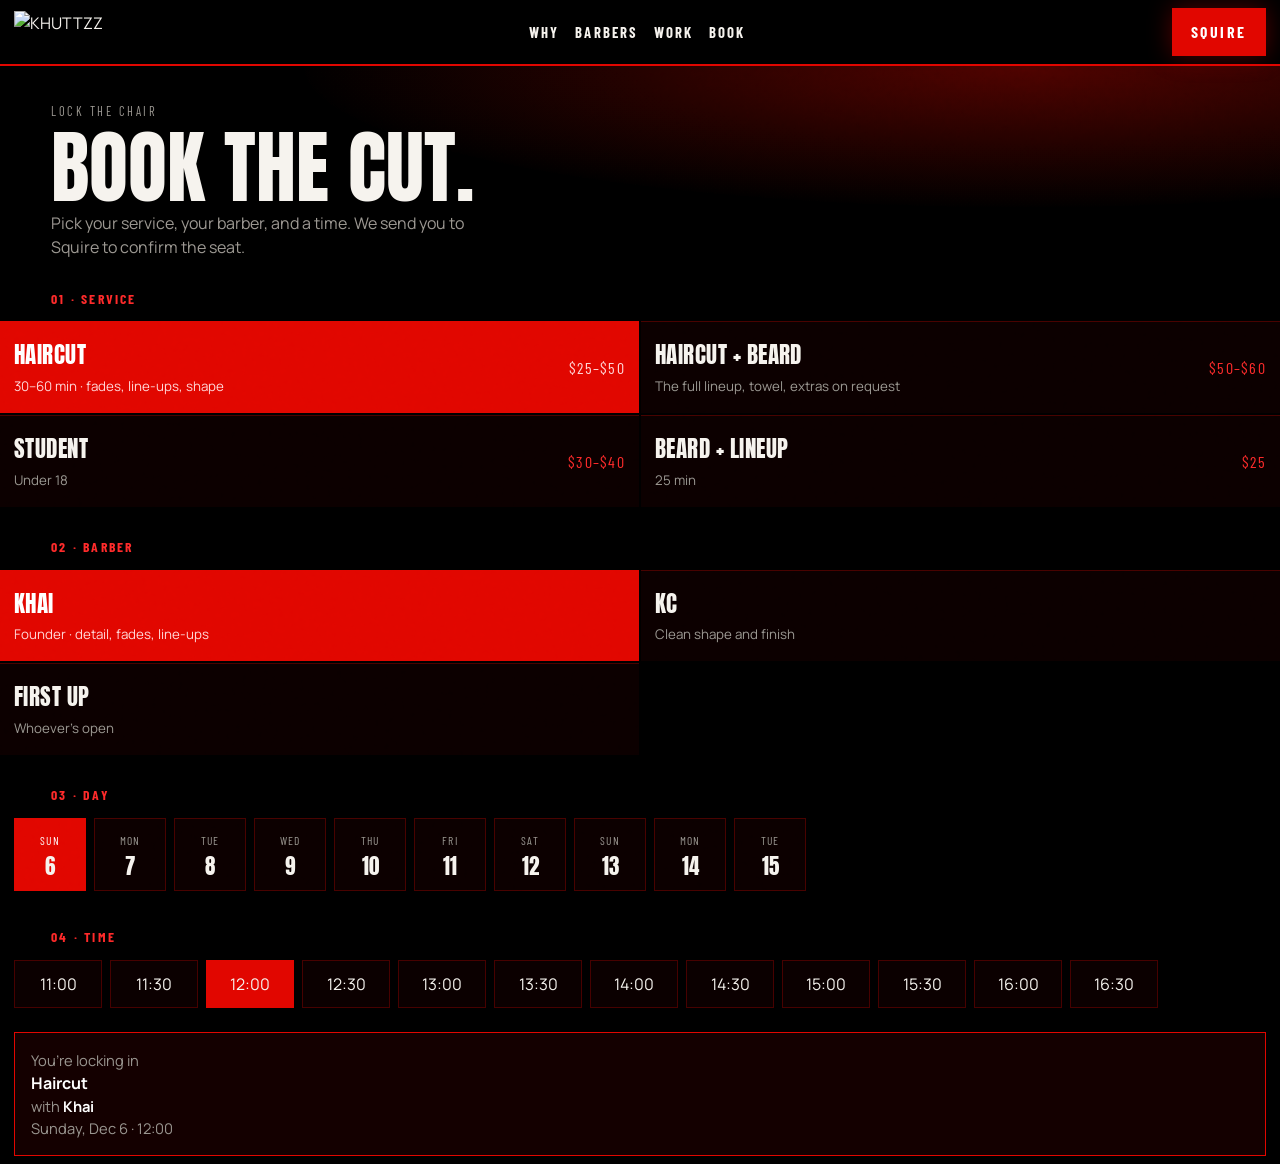
==== book.html @ 85fd27f4 "Add booking page, more red, and edge-to-edge mobile layout New book.html flow for service, barber, d" ====
<!DOCTYPE html>
<html lang="en">
  <head>
    <meta charset="utf-8" />
    <meta name="viewport" content="width=device-width, initial-scale=1, viewport-fit=cover" />
    <title>Book KHUTTZZ | Thornhill</title>
    <meta name="theme-color" content="#000000" />
    <meta name="apple-mobile-web-app-capable" content="yes" />
    <link rel="icon" href="https://assets.cdn.filesafe.space/0H5B1ELDDHfaywbaci4Z/media/69fc9ca5accdf4f354a7261b.png" />
    <link rel="preconnect" href="https://fonts.googleapis.com" />
    <link rel="preconnect" href="https://fonts.gstatic.com" crossorigin />
    <link href="https://fonts.googleapis.com/css2?family=Anton&family=Barlow+Condensed:wght@600;700&family=Manrope:wght@400;600;700&display=swap" rel="stylesheet" />
    <link rel="stylesheet" href="styles.css" />
  </head>
  <body>
    <div class="noise" aria-hidden="true"></div>
    <header class="nav">
      <a class="nav-brand" href="index.html" aria-label="KHUTTZZ home">
        <img src="https://assets.cdn.filesafe.space/0H5B1ELDDHfaywbaci4Z/media/69fc9ca5accdf4f354a7261b.png" alt="KHUTTZZ" />
      </a>
      <nav class="nav-links">
        <a href="index.html#why">Why</a>
        <a href="index.html#barbers">Barbers</a>
        <a href="index.html#work">Work</a>
        <a href="book.html">Book</a>
      </nav>
      <a class="btn btn-book nav-book" href="https://getsquire.com/booking/book/khuttzz-x-outkasts-barbershop-thronhill">Squire</a>
      <button class="nav-toggle" type="button" aria-label="Open menu" aria-expanded="false"><span></span><span></span></button>
    </header>
    <div class="mobile-menu" hidden>
      <a href="index.html">Home</a>
      <a href="index.html#barbers">Barbers</a>
      <a href="index.html#work">Work</a>
      <a href="book.html">Book</a>
    </div>

    <main data-book>
      <section class="book-hero">
        <p class="eyebrow">Lock the chair</p>
        <h1>Book the cut.</h1>
        <p>Pick your service, your barber, and a time. We send you to Squire to confirm the seat.</p>
      </section>

      <section class="book-step">
        <h2>01 · Service</h2>
        <div class="choice-list">
          <button class="choice is-on" type="button" data-group="service" data-value="Haircut">
            <span><strong>Haircut</strong><small>30–60 min · fades, line-ups, shape</small></span>
            <em>$25–$50</em>
          </button>
          <button class="choice" type="button" data-group="service" data-value="Haircut + Beard">
            <span><strong>Haircut + Beard</strong><small>The full lineup, towel, extras on request</small></span>
            <em>$50–$60</em>
          </button>
          <button class="choice" type="button" data-group="service" data-value="Student cut">
            <span><strong>Student</strong><small>Under 18</small></span>
            <em>$30–$40</em>
          </button>
          <button class="choice" type="button" data-group="service" data-value="Beard trim + lineup">
            <span><strong>Beard + Lineup</strong><small>25 min</small></span>
            <em>$25</em>
          </button>
        </div>
      </section>

      <section class="book-step">
        <h2>02 · Barber</h2>
        <div class="choice-list">
          <button class="choice is-on" type="button" data-group="barber" data-value="Khai">
            <span><strong>Khai</strong><small>Founder · detail, fades, line-ups</small></span>
          </button>
          <button class="choice" type="button" data-group="barber" data-value="KC">
            <span><strong>KC</strong><small>Clean shape and finish</small></span>
          </button>
          <button class="choice" type="button" data-group="barber" data-value="First available">
            <span><strong>First up</strong><small>Whoever’s open</small></span>
          </button>
        </div>
      </section>

      <section class="book-step">
        <h2>03 · Day</h2>
        <div class="days" data-days></div>
      </section>

      <section class="book-step">
        <h2>04 · Time</h2>
        <div class="times" data-times></div>
        <div class="summary" data-summary></div>
      </section>
    </main>

    <div class="dock">
      <a class="btn btn-ghost" href="index.html">Back</a>
      <a class="btn btn-red" data-go href="https://getsquire.com/booking/book/khuttzz-x-outkasts-barbershop-thronhill">Confirm on Squire</a>
    </div>

    <script src="script.js"></script>
  </body>
</html>
---- styles.css ----
:root {
  --bg: #000;
  --ink: #f6f3ee;
  --muted: #9a9690;
  --red: #e10600;
  --red-2: #ff2a2a;
  --red-d: #7a0b0b;
  --line: rgba(225, 6, 0, 0.28);
  --safe-x: max(14px, env(safe-area-inset-left), env(safe-area-inset-right));
}

* { box-sizing: border-box; margin: 0; padding: 0; }
html { scroll-behavior: smooth; }
html, body { width: 100%; overflow-x: hidden; }
body {
  background: var(--bg);
  color: var(--ink);
  font-family: Manrope, system-ui, sans-serif;
  line-height: 1.5;
  padding-bottom: calc(76px + env(safe-area-inset-bottom));
}
img, video { display: block; max-width: 100%; }
a { color: inherit; text-decoration: none; }
button { font: inherit; color: inherit; }

.noise {
  pointer-events: none;
  position: fixed;
  inset: 0;
  z-index: 40;
  opacity: 0.08;
  mix-blend-mode: overlay;
  background-image: url("data:image/svg+xml,%3Csvg viewBox='0 0 200 200' xmlns='http://www.w3.org/2000/svg'%3E%3Cfilter id='n'%3E%3CfeTurbulence type='fractalNoise' baseFrequency='.85' numOctaves='4' stitchTiles='stitch'/%3E%3C/filter%3E%3Crect width='100%25' height='100%25' filter='url(%23n)'/%3E%3C/svg%3E");
}

.nav {
  position: sticky;
  top: 0;
  z-index: 50;
  display: flex;
  align-items: center;
  gap: 12px;
  width: 100%;
  padding: calc(8px + env(safe-area-inset-top)) var(--safe-x) 8px;
  background: rgba(0, 0, 0, 0.92);
  border-bottom: 2px solid var(--red);
  backdrop-filter: blur(16px);
}
.nav-brand img { height: 42px; width: auto; }
.nav-links {
  display: none;
  gap: 16px;
  margin-left: auto;
  font-family: "Barlow Condensed", sans-serif;
  font-weight: 700;
  letter-spacing: 0.14em;
  text-transform: uppercase;
  font-size: 0.92rem;
}
.nav-links a:hover { color: var(--red-2); }
.nav-book {
  margin-left: auto;
  display: none;
}
.nav-toggle {
  margin-left: auto;
  width: 44px;
  height: 44px;
  border: 1px solid var(--red);
  background: #120000;
}
.nav-toggle span {
  display: block;
  height: 2px;
  margin: 7px 10px;
  background: var(--red-2);
}

.mobile-menu {
  position: sticky;
  top: 58px;
  z-index: 45;
  display: flex;
  flex-direction: column;
  gap: 4px;
  width: 100%;
  padding: 10px var(--safe-x) 16px;
  background: #0a0000;
  border-bottom: 1px solid var(--red);
  font-family: "Barlow Condensed", sans-serif;
  letter-spacing: 0.16em;
  text-transform: uppercase;
}
.mobile-menu[hidden] { display: none; }
.mobile-menu a { padding: 12px 0; border-bottom: 1px solid rgba(255,255,255,0.06); }

.btn {
  display: inline-flex;
  align-items: center;
  justify-content: center;
  min-height: 48px;
  padding: 0 18px;
  font-family: "Barlow Condensed", sans-serif;
  font-weight: 700;
  letter-spacing: 0.16em;
  text-transform: uppercase;
  border: 1px solid var(--red);
}
.btn-book, .btn-red {
  background: var(--red);
  color: #fff;
  box-shadow: 0 0 24px rgba(225, 6, 0, 0.35);
}
.btn-book:hover, .btn-red:hover { background: var(--red-2); }
.btn-ghost { background: transparent; color: #fff; }
.btn-ghost:hover { background: var(--red); }

.hero {
  position: relative;
  min-height: 100svh;
  width: 100%;
  display: grid;
  place-items: end start;
  overflow: hidden;
}
.hero-video {
  position: absolute;
  inset: 0;
  width: 100%;
  height: 100%;
  object-fit: cover;
  filter: grayscale(0.2) contrast(1.15) brightness(0.5);
}
.hero-shade {
  position: absolute;
  inset: 0;
  background:
    linear-gradient(180deg, rgba(80,0,0,0.25), rgba(0,0,0,0.55) 40%, #000 100%),
    radial-gradient(ellipse at 10% 90%, rgba(225,6,0,0.45), transparent 50%);
}
.hero-inner {
  position: relative;
  z-index: 1;
  width: 100%;
  padding: 0 var(--safe-x) 36px;
}
.eyebrow {
  font-family: "Barlow Condensed", sans-serif;
  letter-spacing: 0.2em;
  text-transform: uppercase;
  color: var(--red-2);
  font-size: 0.78rem;
  margin-bottom: 10px;
}
.hero h1 {
  font-family: Anton, Impact, sans-serif;
  font-size: clamp(2.8rem, 14vw, 7.2rem);
  line-height: 0.86;
  text-transform: uppercase;
  font-weight: 400;
}
.hero h1 span {
  color: transparent;
  -webkit-text-stroke: 2px var(--red);
}
.hero-copy { margin: 12px 0 14px; color: #d8d2c8; }
.hero-words {
  display: flex;
  flex-wrap: wrap;
  gap: 8px 14px;
  margin-bottom: 18px;
  font-family: "Barlow Condensed", sans-serif;
  letter-spacing: 0.18em;
  text-transform: uppercase;
  color: var(--red-2);
}
.hero-cta { display: flex; flex-wrap: wrap; gap: 8px; }
.hero-cta .btn { flex: 1 1 140px; }

.marquee {
  overflow: hidden;
  width: 100%;
  padding: 12px 0;
  background: var(--red);
  color: #fff;
}
.marquee-track {
  display: flex;
  width: max-content;
  gap: 22px;
  animation: slide 26s linear infinite;
  font-family: Anton, sans-serif;
  letter-spacing: 0.08em;
  text-transform: uppercase;
}
@keyframes slide { to { transform: translateX(-50%); } }

.section { width: 100%; padding: 56px 0; }
.section-head { padding: 0 var(--safe-x); margin-bottom: 18px; }
.section-head h2, .hours h2, .contact h2, .book-hero h1 {
  font-family: Anton, sans-serif;
  font-size: clamp(2.4rem, 12vw, 5rem);
  line-height: 0.9;
  text-transform: uppercase;
  font-weight: 400;
}

.why-grid, .barber-grid, .contact-grid { display: grid; }
.why-grid { gap: 2px; }
.why-card {
  min-height: 180px;
  padding: 18px var(--safe-x);
  background: #0d0000;
  border-top: 1px solid var(--line);
  display: flex;
  flex-direction: column;
  justify-content: flex-end;
}
.why-index {
  font-family: "Barlow Condensed", sans-serif;
  color: var(--red);
  letter-spacing: 0.16em;
  margin-bottom: auto;
  font-size: 1.1rem;
}
.why-card h3 {
  font-family: Anton, sans-serif;
  font-size: 2rem;
  text-transform: uppercase;
  font-weight: 400;
}
.why-card p, .barber-meta p, .hours-note { color: var(--muted); }

.barber-grid { gap: 2px; }
.barber-photo { aspect-ratio: 4/5; overflow: hidden; }
.barber-photo img, .work-grid img {
  width: 100%;
  height: 100%;
  object-fit: cover;
  filter: contrast(1.08) saturate(1.05);
}
.barber-meta { padding: 14px var(--safe-x) 22px; border-top: 3px solid var(--red); background: #090000; }
.barber-meta h3 {
  font-family: Anton, sans-serif;
  font-size: 2.2rem;
  text-transform: uppercase;
  font-weight: 400;
}
.text-link {
  display: inline-block;
  margin-top: 10px;
  font-family: "Barlow Condensed", sans-serif;
  letter-spacing: 0.16em;
  text-transform: uppercase;
  color: var(--red-2);
  border-bottom: 1px solid var(--red);
}

.work-grid {
  display: grid;
  grid-template-columns: 1fr 1fr;
  gap: 2px;
}
.work-grid figure { overflow: hidden; min-height: 220px; }
.work-grid .wide { grid-column: span 2; min-height: 260px; }

.hours {
  background: linear-gradient(180deg, #140000, #000);
  border-top: 2px solid var(--red);
  border-bottom: 2px solid var(--red);
}
.hours-wrap { padding: 56px var(--safe-x); }
.hours-note { margin: 10px 0 16px; }
.hours-list { list-style: none; }
.hours-list li {
  display: flex;
  justify-content: space-between;
  gap: 10px;
  padding: 14px 0;
  border-bottom: 1px solid var(--line);
  font-family: "Barlow Condensed", sans-serif;
  letter-spacing: 0.08em;
  text-transform: uppercase;
}

.contact-grid { gap: 2px; }
.contact-card {
  padding: 18px var(--safe-x);
  min-height: 120px;
  background: #0c0000;
  border-top: 1px solid var(--line);
  display: flex;
  flex-direction: column;
  justify-content: space-between;
}
.contact-card span {
  font-family: "Barlow Condensed", sans-serif;
  letter-spacing: 0.16em;
  text-transform: uppercase;
  color: var(--red-2);
  font-size: 0.78rem;
}
.map-wrap {
  width: 100%;
  height: 280px;
  filter: grayscale(1) contrast(1.2) invert(0.92) hue-rotate(320deg);
}
.map-wrap iframe { width: 100%; height: 100%; border: 0; }

.footer {
  padding: 28px var(--safe-x) 20px;
  text-align: center;
  color: var(--muted);
  border-top: 1px solid var(--line);
}
.footer-logo { height: 64px; width: auto; margin: 0 auto 10px; }

.dock {
  position: fixed;
  left: 0;
  right: 0;
  bottom: 0;
  z-index: 60;
  display: flex;
  gap: 8px;
  padding: 10px var(--safe-x) calc(10px + env(safe-area-inset-bottom));
  background: #000;
  border-top: 2px solid var(--red);
}
.dock .btn { flex: 1; }

.book-hero {
  width: 100%;
  padding: 28px var(--safe-x) 8px;
  background:
    radial-gradient(ellipse at 80% 0%, rgba(225,6,0,0.35), transparent 50%),
    #000;
}
.book-hero p { color: var(--muted); margin-top: 8px; max-width: 28rem; }

.book-step {
  width: 100%;
  padding: 22px 0 8px;
}
.book-step h2 {
  padding: 0 var(--safe-x);
  margin-bottom: 12px;
  font-family: "Barlow Condensed", sans-serif;
  letter-spacing: 0.16em;
  text-transform: uppercase;
  font-size: 0.86rem;
  color: var(--red-2);
}
.choice-list { display: grid; gap: 2px; }
.choice {
  width: 100%;
  text-align: left;
  padding: 16px var(--safe-x);
  background: #0b0000;
  border: 0;
  border-top: 1px solid var(--line);
  display: flex;
  justify-content: space-between;
  align-items: center;
  gap: 12px;
  min-height: 64px;
}
.choice strong {
  display: block;
  font-family: Anton, sans-serif;
  font-size: 1.45rem;
  letter-spacing: 0.02em;
  text-transform: uppercase;
  font-weight: 400;
}
.choice small { color: var(--muted); }
.choice em {
  font-style: normal;
  color: var(--red-2);
  font-family: "Barlow Condensed", sans-serif;
  letter-spacing: 0.08em;
}
.choice.is-on {
  background: var(--red);
  color: #fff;
  border-top-color: var(--red);
}
.choice.is-on small, .choice.is-on em { color: #ffd6d6; }

.days, .times {
  display: flex;
  gap: 8px;
  overflow-x: auto;
  padding: 0 var(--safe-x) 6px;
  scrollbar-width: none;
}
.days::-webkit-scrollbar, .times::-webkit-scrollbar { display: none; }
.chip {
  flex: 0 0 auto;
  min-width: 72px;
  min-height: 64px;
  padding: 8px 12px;
  border: 1px solid var(--line);
  background: #0b0000;
  text-align: center;
}
.chip b { display: block; font-family: Anton, sans-serif; font-size: 1.3rem; font-weight: 400; }
.chip span {
  font-family: "Barlow Condensed", sans-serif;
  letter-spacing: 0.1em;
  text-transform: uppercase;
  font-size: 0.72rem;
  color: var(--muted);
}
.chip.is-on { background: var(--red); border-color: var(--red); }
.chip.is-on span { color: #fff; }

.times .chip { min-width: 88px; min-height: 48px; display: grid; place-items: center; }

.summary {
  margin: 18px var(--safe-x) 0;
  padding: 16px;
  background: #140000;
  border: 1px solid var(--red);
}
.summary p { color: var(--muted); font-size: 0.92rem; }
.summary strong { color: #fff; }

@media (min-width: 860px) {
  body { padding-bottom: 0; }
  .nav-links, .nav-book { display: flex; }
  .nav-toggle, .dock, .mobile-menu { display: none !important; }
  .why-grid { grid-template-columns: repeat(3, 1fr); gap: 0; }
  .why-card { min-height: 240px; padding: 24px; border-right: 1px solid var(--line); }
  .barber-grid { grid-template-columns: 1fr 1fr; }
  .barber-meta, .contact-card, .section-head, .hours-wrap, .hero-inner, .book-hero, .book-step h2 { padding-left: 4vw; padding-right: 4vw; }
  .contact-grid { grid-template-columns: repeat(3, 1fr); }
  .work-grid { grid-template-columns: repeat(6, 1fr); }
  .work-grid figure { grid-column: span 2; min-height: 280px; }
  .work-grid .tall { grid-row: span 2; }
  .work-grid .wide { grid-column: span 4; }
  .hours-wrap { display: grid; grid-template-columns: 1fr 1fr; gap: 40px; align-items: center; }
  .choice-list { grid-template-columns: 1fr 1fr; }
}
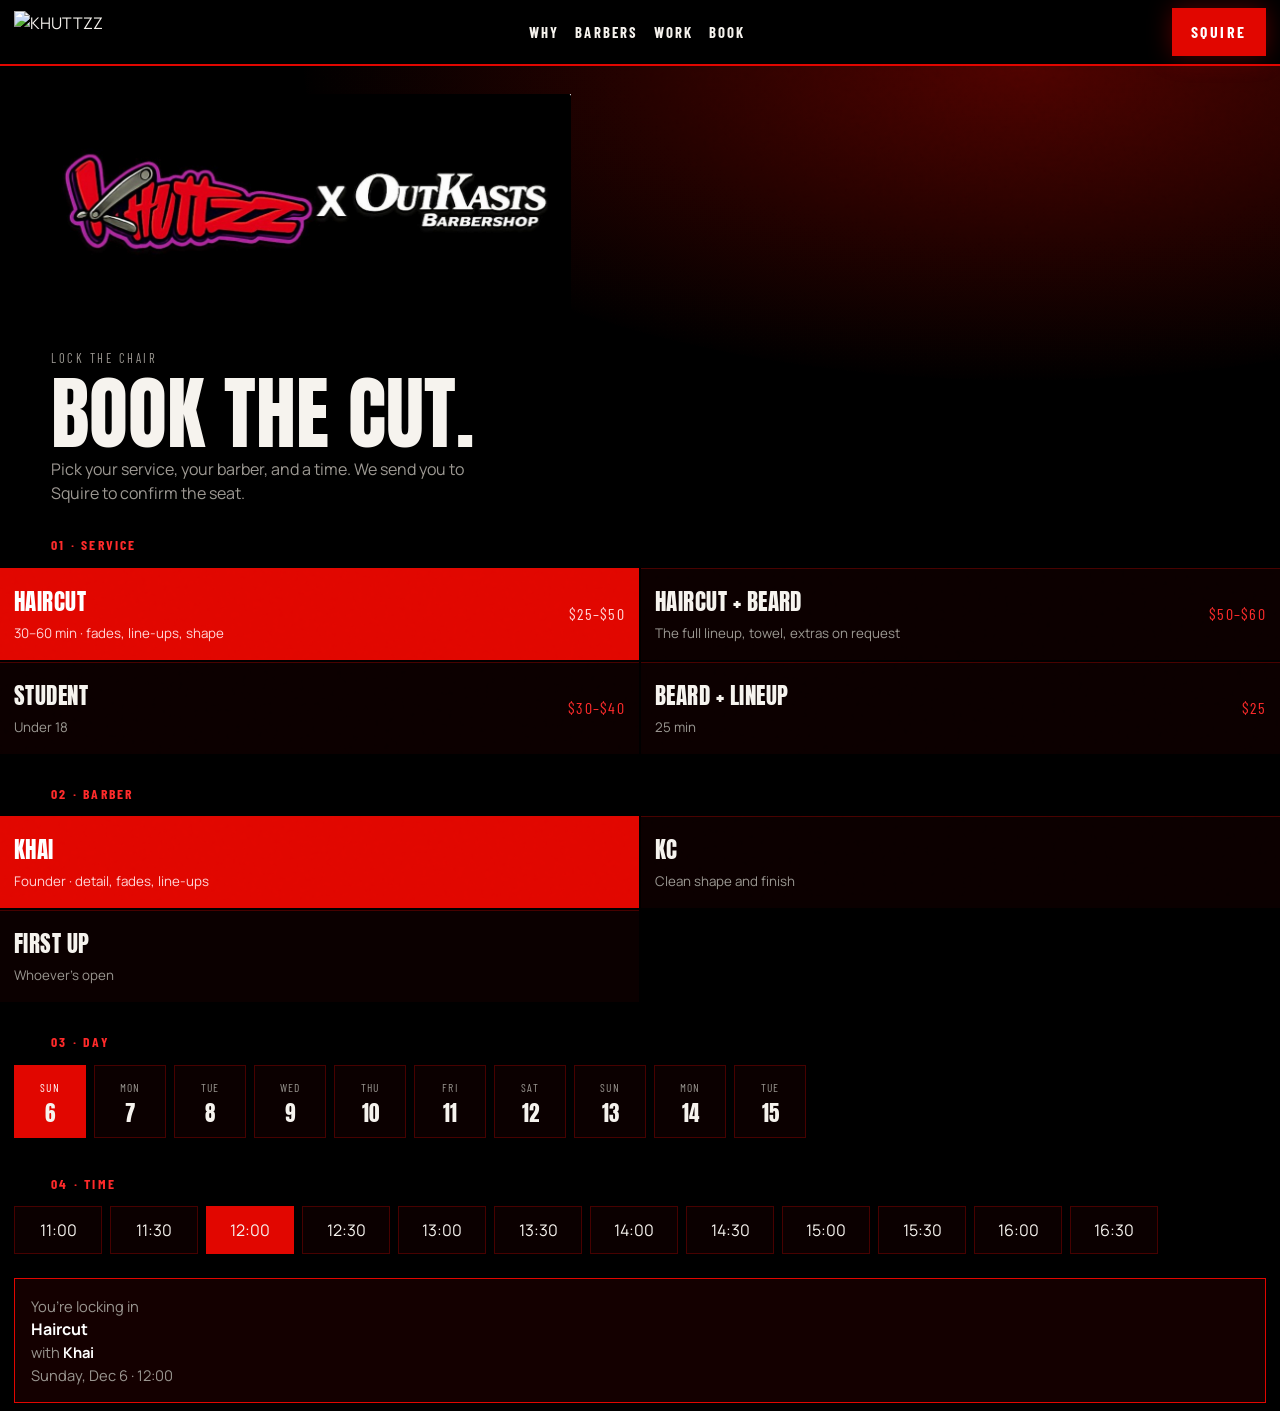
==== commit b482ad0d: "Add KHUTTZZ x OutKasts collab logo Show the partnership lockup on the home strip, booking page, and " ====
--- a/book.html
+++ b/book.html
@@ -36,6 +36,7 @@
 
     <main data-book>
       <section class="book-hero">
+        <img class="collab-mark" src="assets/collab.jpg" alt="KHUTTZZ x OutKasts Barbershop" />
         <p class="eyebrow">Lock the chair</p>
         <h1>Book the cut.</h1>
         <p>Pick your service, your barber, and a time. We send you to Squire to confirm the seat.</p>
--- a/styles.css
+++ b/styles.css
@@ -307,6 +307,24 @@
 }
 .map-wrap iframe { width: 100%; height: 100%; border: 0; }
 
+.collab-band {
+  width: 100%;
+  padding: 28px var(--safe-x);
+  background: #000;
+  border-bottom: 2px solid var(--red);
+  display: grid;
+  place-items: center;
+}
+.collab-band img,
+.collab-mark,
+.footer-logo.collab {
+  width: min(920px, 100%);
+  height: auto;
+}
+.collab-mark {
+  width: min(520px, 100%);
+  margin-bottom: 16px;
+}
 .footer {
   padding: 28px var(--safe-x) 20px;
   text-align: center;
@@ -314,6 +332,8 @@
   border-top: 1px solid var(--line);
 }
 .footer-logo { height: 64px; width: auto; margin: 0 auto 10px; }
+.footer-logo.collab { height: auto; width: min(420px, 100%); }
+.fine { margin-top: 6px; font-size: 0.82rem; }
 
 .dock {
   position: fixed;
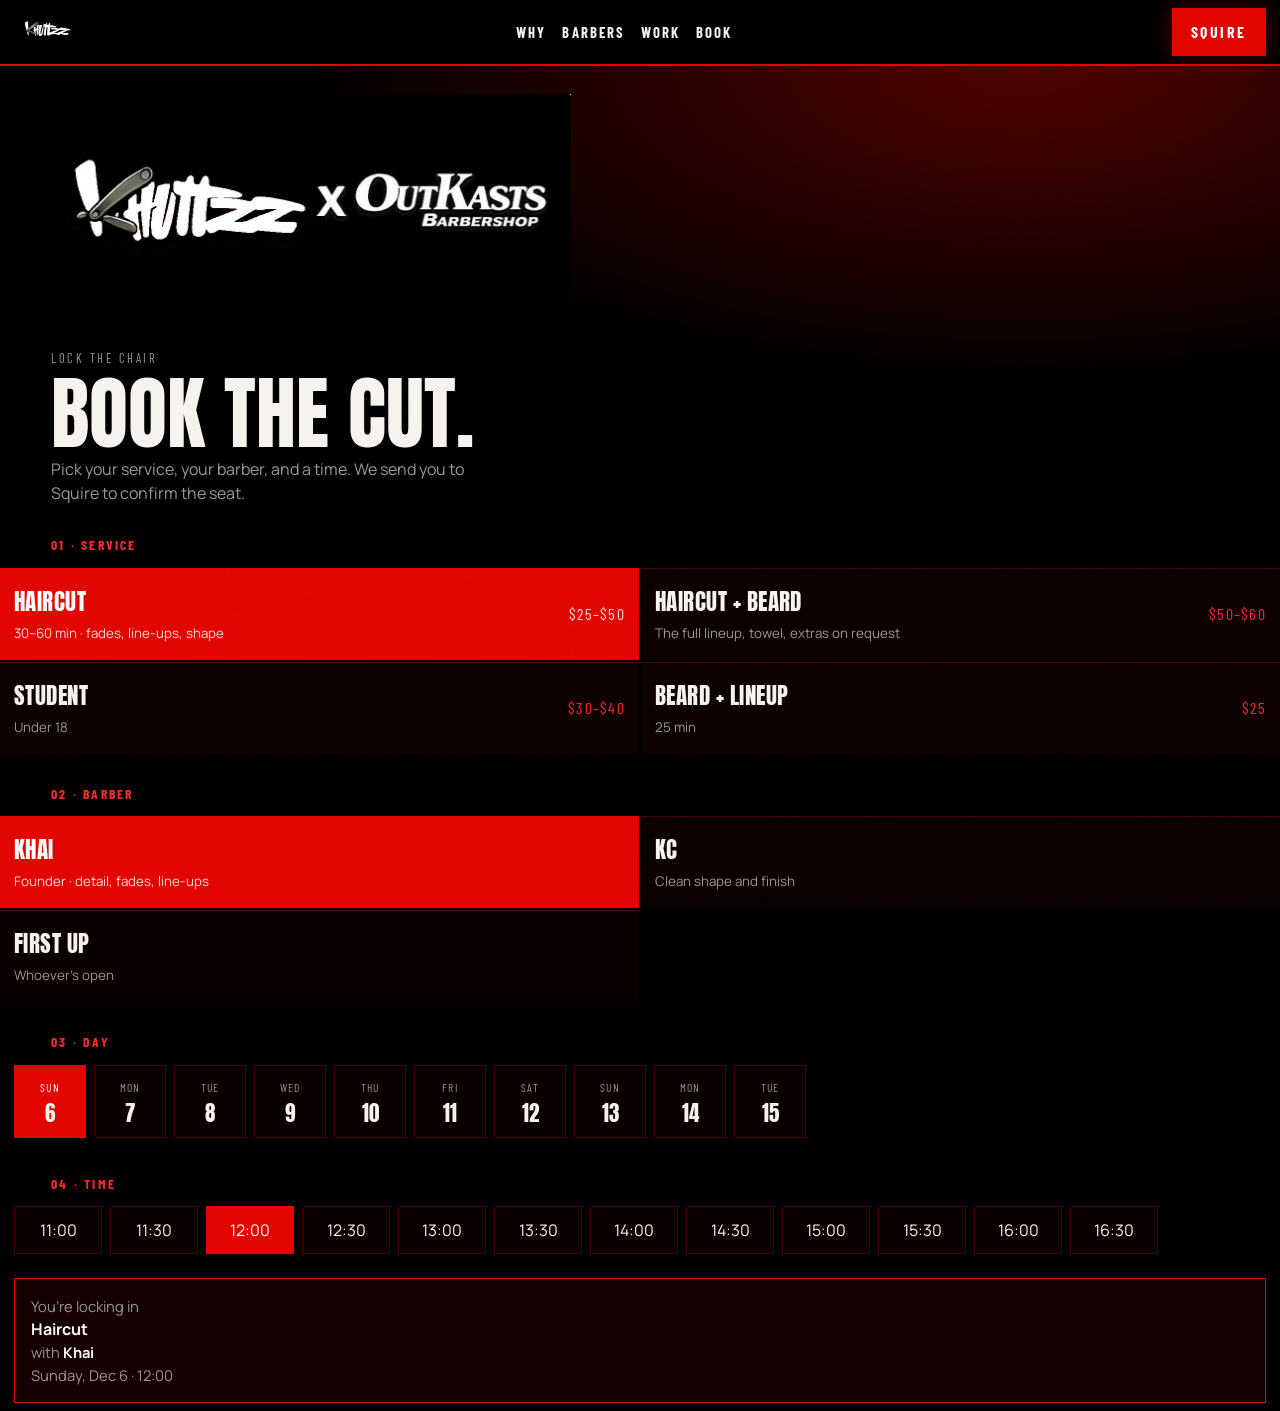
==== commit df5d9ab6: "Remove shop photos and match KHUTTZZ logo to OutKasts white Drop the eight barber and cut photos fro" ====
--- a/book.html
+++ b/book.html
@@ -6,7 +6,7 @@
     <title>Book KHUTTZZ | Thornhill</title>
     <meta name="theme-color" content="#000000" />
     <meta name="apple-mobile-web-app-capable" content="yes" />
-    <link rel="icon" href="https://assets.cdn.filesafe.space/0H5B1ELDDHfaywbaci4Z/media/69fc9ca5accdf4f354a7261b.png" />
+    <link rel="icon" href="assets/logo.png" />
     <link rel="preconnect" href="https://fonts.googleapis.com" />
     <link rel="preconnect" href="https://fonts.gstatic.com" crossorigin />
     <link href="https://fonts.googleapis.com/css2?family=Anton&family=Barlow+Condensed:wght@600;700&family=Manrope:wght@400;600;700&display=swap" rel="stylesheet" />
@@ -16,7 +16,7 @@
     <div class="noise" aria-hidden="true"></div>
     <header class="nav">
       <a class="nav-brand" href="index.html" aria-label="KHUTTZZ home">
-        <img src="https://assets.cdn.filesafe.space/0H5B1ELDDHfaywbaci4Z/media/69fc9ca5accdf4f354a7261b.png" alt="KHUTTZZ" />
+        <img src="assets/logo.png" alt="KHUTTZZ" />
       </a>
       <nav class="nav-links">
         <a href="index.html#why">Why</a>
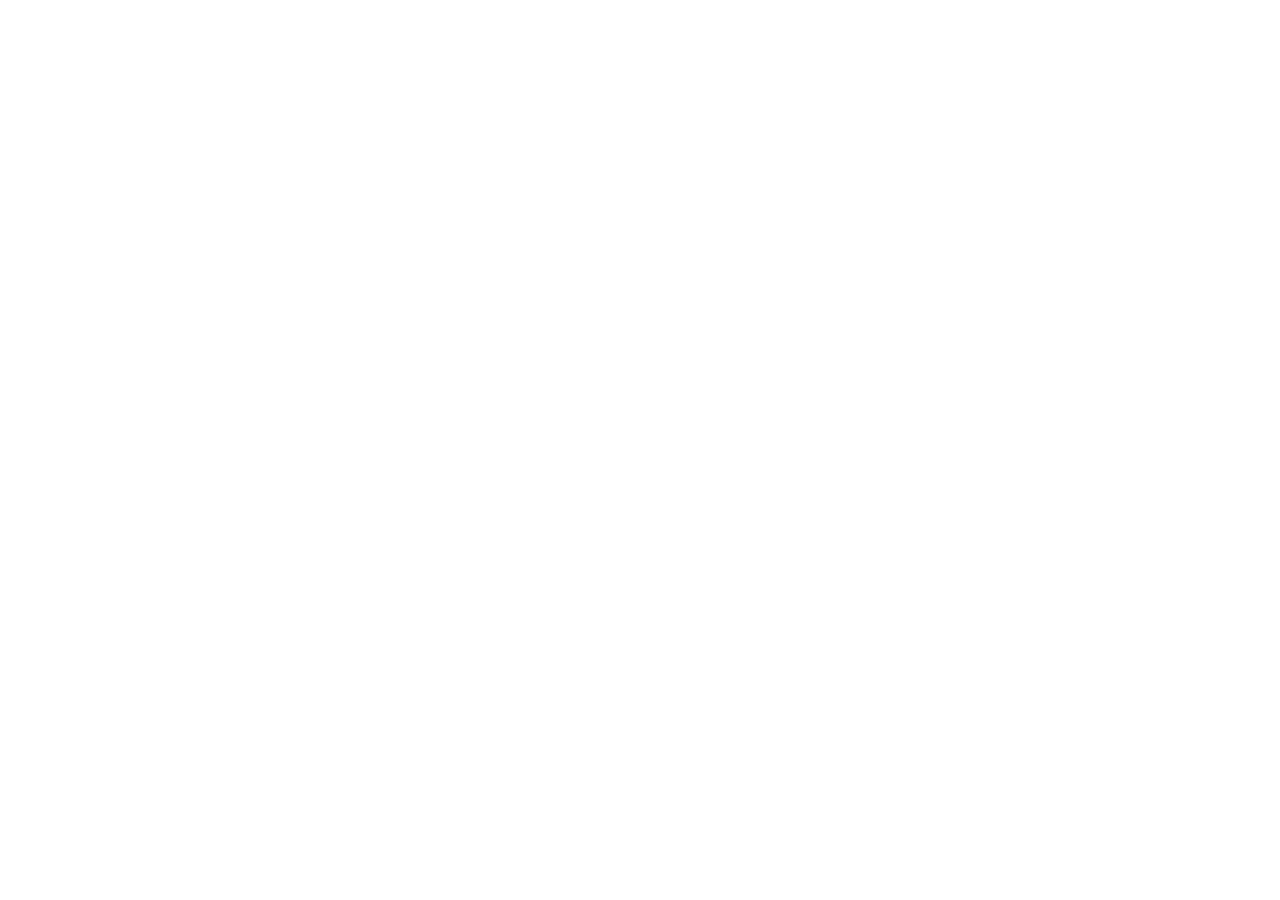
==== commit 780ce818: "Put the live KHUTTZZ site back together for both shops. Restore the reel background, black-and-white" ====
--- a/book.html
+++ b/book.html
@@ -1,101 +1,79 @@
 <!DOCTYPE html>
 <html lang="en">
-  <head>
-    <meta charset="utf-8" />
-    <meta name="viewport" content="width=device-width, initial-scale=1, viewport-fit=cover" />
-    <title>Book KHUTTZZ | Thornhill</title>
-    <meta name="theme-color" content="#000000" />
-    <meta name="apple-mobile-web-app-capable" content="yes" />
-    <link rel="icon" href="assets/logo.png" />
-    <link rel="preconnect" href="https://fonts.googleapis.com" />
-    <link rel="preconnect" href="https://fonts.gstatic.com" crossorigin />
-    <link href="https://fonts.googleapis.com/css2?family=Anton&family=Barlow+Condensed:wght@600;700&family=Manrope:wght@400;600;700&display=swap" rel="stylesheet" />
-    <link rel="stylesheet" href="styles.css" />
-  </head>
-  <body>
-    <div class="noise" aria-hidden="true"></div>
-    <header class="nav">
-      <a class="nav-brand" href="index.html" aria-label="KHUTTZZ home">
-        <img src="assets/logo.png" alt="KHUTTZZ" />
-      </a>
-      <nav class="nav-links">
-        <a href="index.html#why">Why</a>
-        <a href="index.html#barbers">Barbers</a>
-        <a href="index.html#work">Work</a>
-        <a href="book.html">Book</a>
-      </nav>
-      <a class="btn btn-book nav-book" href="https://getsquire.com/booking/book/khuttzz-x-outkasts-barbershop-thronhill">Squire</a>
-      <button class="nav-toggle" type="button" aria-label="Open menu" aria-expanded="false"><span></span><span></span></button>
-    </header>
-    <div class="mobile-menu" hidden>
+<head>
+  <meta charset="utf-8" />
+  <meta name="viewport" content="width=device-width, initial-scale=1, viewport-fit=cover" />
+  <title>Book Here · KHUTTZZ x OutKasts</title>
+  <link rel="icon" href="assets/logo.png" />
+  <meta http-equiv="refresh" content="0; url=https://getsquire.com/booking/book/khuttzz-x-outkasts-barbershop-thronhill" />
+  <meta name="theme-color" content="#000000" />
+  <link rel="preconnect" href="https://fonts.googleapis.com" />
+  <link rel="preconnect" href="https://fonts.gstatic.com" crossorigin />
+  <link href="https://fonts.googleapis.com/css2?family=Oswald:wght@600&family=Outfit:wght@400;600&display=swap" rel="stylesheet" />
+  <style>
+    * { box-sizing:border-box; margin:0; padding:0; }
+    html,body { min-height:100%; background:#000; color:#f3eee6; font-family:Outfit,system-ui,sans-serif; }
+    a { color:inherit; text-decoration:none; }
+    img { display:block; }
+    .top {
+      display:flex; justify-content:space-between; align-items:center;
+      padding:calc(8px + env(safe-area-inset-top)) 12px 8px;
+      background:#000; border-bottom:3px solid #e10600;
+    }
+    .top img { height:44px; width:auto; max-width:52vw; object-fit:contain; }
+    .top nav a {
+      font-family:Oswald,sans-serif; letter-spacing:.12em; text-transform:uppercase; font-size:.7rem;
+    }
+    .wrap {
+      min-height:70svh; display:grid; place-items:center; text-align:center; padding:40px 16px;
+    }
+    h1 { font-family:Oswald,sans-serif; letter-spacing:.08em; text-transform:uppercase; font-size:1.6rem; margin-bottom:10px; }
+    p { color:#9a948b; margin-bottom:18px; }
+    .book-here {
+      display:inline-grid; place-items:center; min-height:54px; padding:0 28px;
+      background:#e10600; color:#fff;
+      font-family:Oswald,sans-serif; letter-spacing:.16em; text-transform:uppercase;
+    }
+    .gfloat {
+      position:fixed; z-index:30; right:14px;
+      bottom:calc(16px + env(safe-area-inset-bottom));
+      width:68px; height:68px;
+      display:grid; place-items:center;
+      background:#fff; border-radius:50%; overflow:hidden;
+      box-shadow:0 10px 28px rgba(0,0,0,.45);
+    }
+    .gfloat svg { width:28px; height:28px; }
+    .gfloat::after {
+      content:"5.0";
+      position:absolute; bottom:7px;
+      font-family:Oswald,sans-serif; font-size:.52rem; letter-spacing:.08em; color:#111;
+    }
+  </style>
+  <script>
+    location.replace("https://getsquire.com/booking/book/khuttzz-x-outkasts-barbershop-thronhill");
+  </script>
+</head>
+<body>
+  <header class="top">
+    <a href="index.html"><img src="assets/collab.jpg" width="200" height="89" alt="KHUTTZZ x OutKasts" onerror="this.remove()" /></a>
+    <nav>
       <a href="index.html">Home</a>
-      <a href="index.html#barbers">Barbers</a>
-      <a href="index.html#work">Work</a>
-      <a href="book.html">Book</a>
+    </nav>
+  </header>
+  <div class="wrap">
+    <div>
+      <h1>Book Here</h1>
+      <p>Opening the same Squire page KHUTTZZ uses on OutKasts.</p>
+      <a class="book-here" href="https://getsquire.com/booking/book/khuttzz-x-outkasts-barbershop-thronhill">Book Here</a>
     </div>
-
-    <main data-book>
-      <section class="book-hero">
-        <img class="collab-mark" src="assets/collab.jpg" alt="KHUTTZZ x OutKasts Barbershop" />
-        <p class="eyebrow">Lock the chair</p>
-        <h1>Book the cut.</h1>
-        <p>Pick your service, your barber, and a time. We send you to Squire to confirm the seat.</p>
-      </section>
-
-      <section class="book-step">
-        <h2>01 · Service</h2>
-        <div class="choice-list">
-          <button class="choice is-on" type="button" data-group="service" data-value="Haircut">
-            <span><strong>Haircut</strong><small>30–60 min · fades, line-ups, shape</small></span>
-            <em>$25–$50</em>
-          </button>
-          <button class="choice" type="button" data-group="service" data-value="Haircut + Beard">
-            <span><strong>Haircut + Beard</strong><small>The full lineup, towel, extras on request</small></span>
-            <em>$50–$60</em>
-          </button>
-          <button class="choice" type="button" data-group="service" data-value="Student cut">
-            <span><strong>Student</strong><small>Under 18</small></span>
-            <em>$30–$40</em>
-          </button>
-          <button class="choice" type="button" data-group="service" data-value="Beard trim + lineup">
-            <span><strong>Beard + Lineup</strong><small>25 min</small></span>
-            <em>$25</em>
-          </button>
-        </div>
-      </section>
-
-      <section class="book-step">
-        <h2>02 · Barber</h2>
-        <div class="choice-list">
-          <button class="choice is-on" type="button" data-group="barber" data-value="Khai">
-            <span><strong>Khai</strong><small>Founder · detail, fades, line-ups</small></span>
-          </button>
-          <button class="choice" type="button" data-group="barber" data-value="KC">
-            <span><strong>KC</strong><small>Clean shape and finish</small></span>
-          </button>
-          <button class="choice" type="button" data-group="barber" data-value="First available">
-            <span><strong>First up</strong><small>Whoever’s open</small></span>
-          </button>
-        </div>
-      </section>
-
-      <section class="book-step">
-        <h2>03 · Day</h2>
-        <div class="days" data-days></div>
-      </section>
-
-      <section class="book-step">
-        <h2>04 · Time</h2>
-        <div class="times" data-times></div>
-        <div class="summary" data-summary></div>
-      </section>
-    </main>
-
-    <div class="dock">
-      <a class="btn btn-ghost" href="index.html">Back</a>
-      <a class="btn btn-red" data-go href="https://getsquire.com/booking/book/khuttzz-x-outkasts-barbershop-thronhill">Confirm on Squire</a>
-    </div>
-
-    <script src="script.js"></script>
-  </body>
+  </div>
+  <a class="gfloat" href="https://www.google.com/maps/search/?api=1&amp;query=KHUTTZZ+x+OutKasts+Barbershop%2C+505+Hwy+7+Unit+B60%2C+Thornhill%2C+ON+L3T+7T1" target="_blank" rel="noopener" aria-label="Leave a 5 star Google review">
+    <svg viewBox="0 0 24 24" width="24" height="24" aria-hidden="true">
+      <path fill="#4285F4" d="M22.56 12.25c0-.78-.07-1.53-.2-2.25H12v4.26h5.92c-.26 1.37-1.04 2.53-2.21 3.31v2.77h3.57c2.08-1.92 3.28-4.74 3.28-8.09z"/>
+      <path fill="#34A853" d="M12 23c2.97 0 5.46-.98 7.28-2.66l-3.57-2.77c-.98.66-2.23 1.06-3.71 1.06-2.86 0-5.29-1.93-6.16-4.53H2.18v2.84C3.99 20.53 7.7 23 12 23z"/>
+      <path fill="#FBBC05" d="M5.84 14.09c-.22-.66-.35-1.36-.35-2.09s.13-1.43.35-2.09V7.07H2.18C1.43 8.55 1 10.22 1 12s.43 3.45 1.18 4.93l3.66-2.84z"/>
+      <path fill="#EA4335" d="M12 5.38c1.62 0 3.06.56 4.21 1.64l3.15-3.15C17.45 2.09 14.97 1 12 1 7.7 1 3.99 3.47 2.18 7.07l3.66 2.84c.87-2.6 3.3-4.53 6.16-4.53z"/>
+    </svg>
+  </a>
+</body>
 </html>
